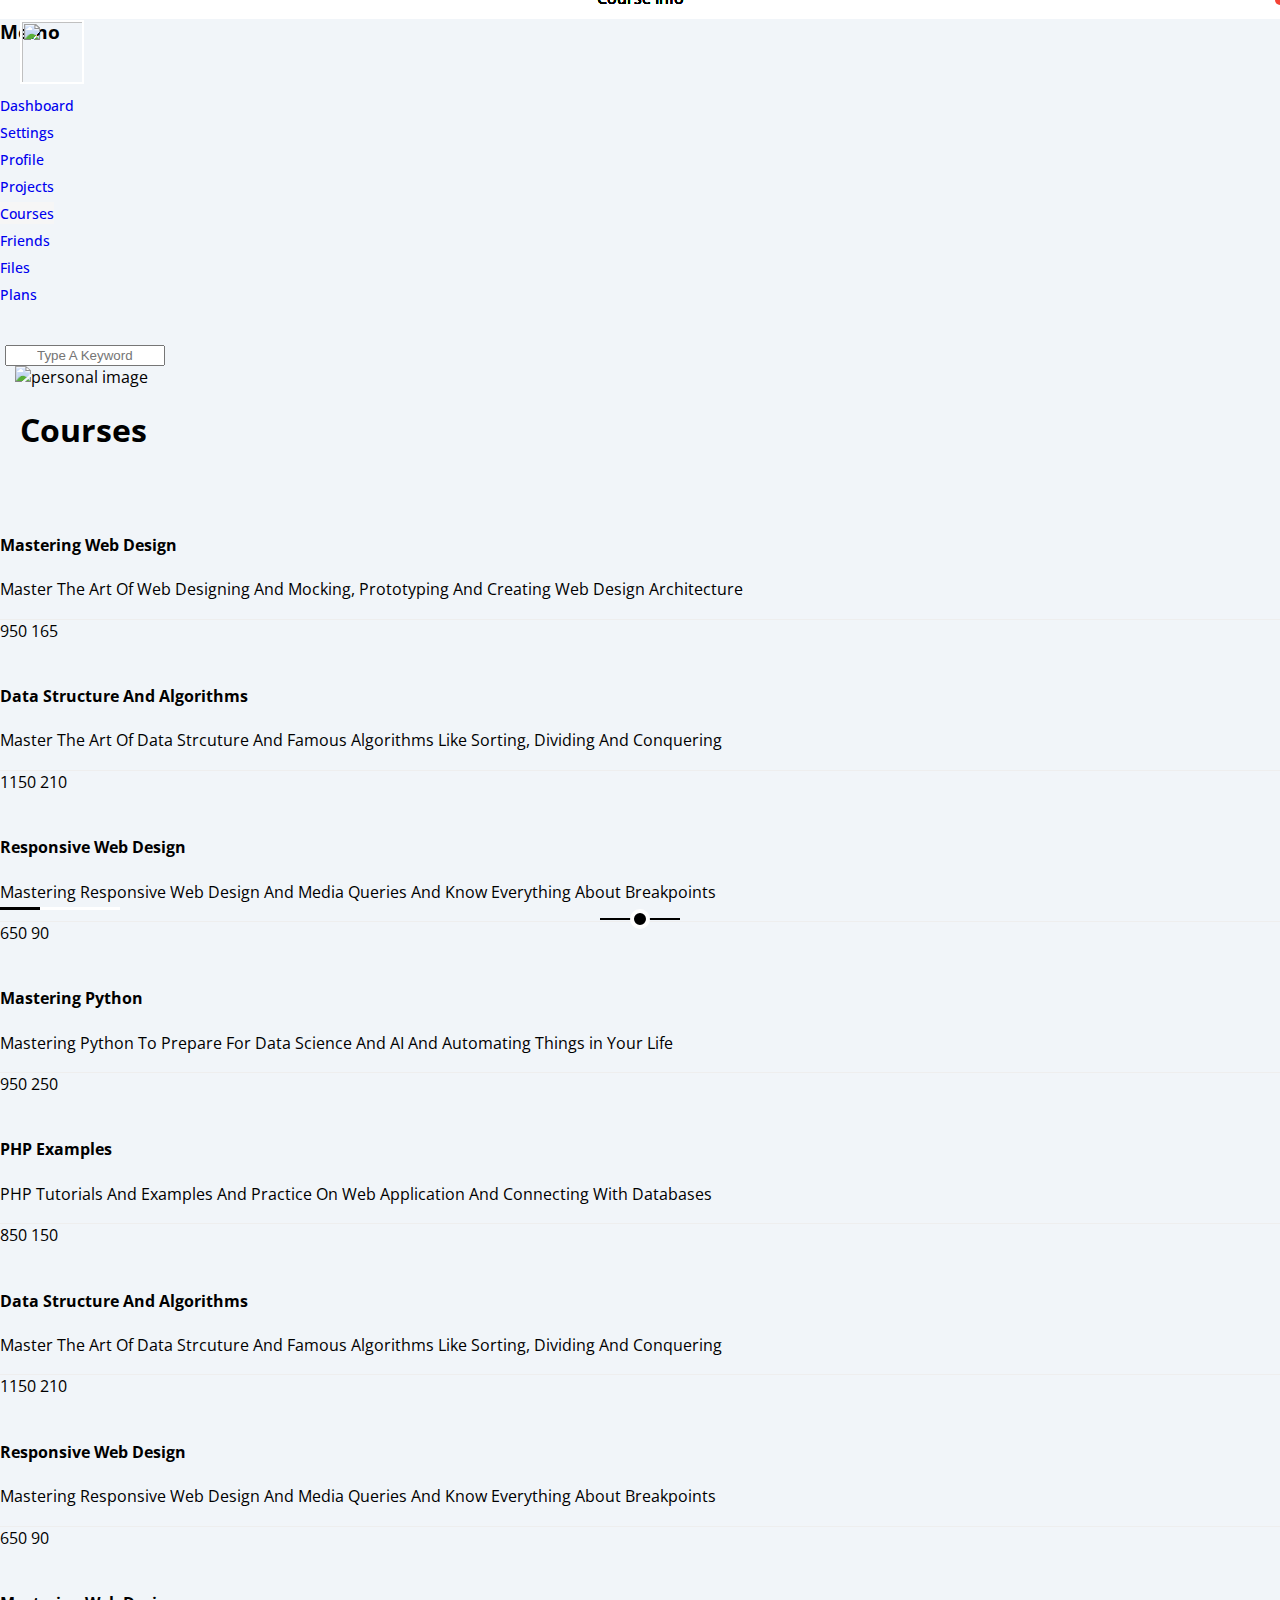
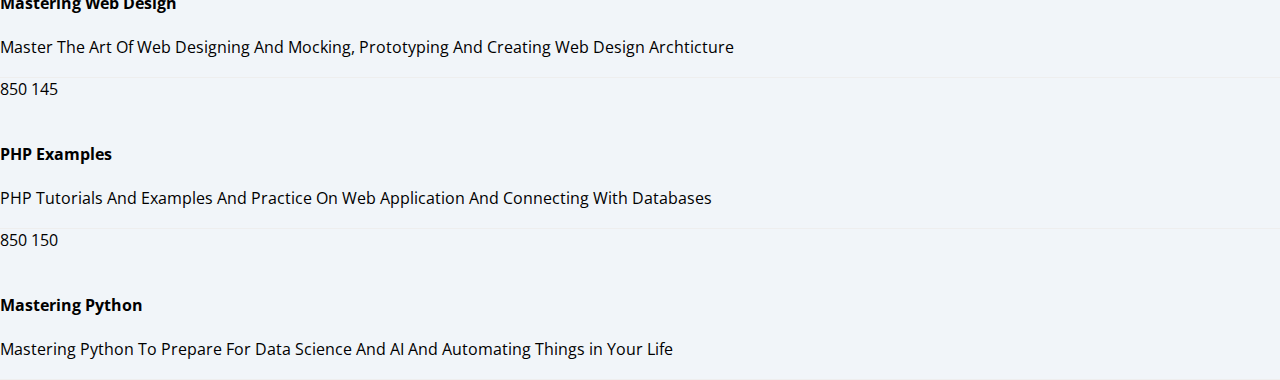
==== courses.html @ 65938107 "Finishing Courses Page" ====
<!DOCTYPE html>
<html lang="en">
  <head>
    <meta charset="UTF-8" />
    <meta http-equiv="X-UA-Compatible" content="IE=edge" />
    <meta name="viewport" content="width=device-width, initial-scale=1.0" />
    <link rel="stylesheet" href="css/all.min.css" />
    <link rel="stylesheet" href="css/framework.css" />
    <link rel="stylesheet" href="css/main.css" />
    <link rel="preconnect" href="https://fonts.googleapis.com" />
    <link rel="preconnect" href="https://fonts.gstatic.com" crossorigin />
    <link
      href="https://fonts.googleapis.com/css2?family=Open+Sans:wght@300;500&display=swap"
      rel="stylesheet"
    />
    <title>Courses</title>
  </head>
  <body>
    <div class="page d-flex">
      <sidebar class="sidebar p-20 bg-white">
        <h3 class="mt-0 p-relative txt-c">Memo</h3>
        <ul>
          <li>
            <a
              href="index.html"
              class="tr-smooth d-flex c-black fs-14 rad-6 p-10 align-center"
            >
              <i class="fa-solid fa-chart-pie fa-fw"></i>
              <span class="ml-10">Dashboard</span>
            </a>
          </li>
          <li>
            <a
              href="settings.html"
              class="tr-smooth d-flex c-black fs-14 rad-6 p-10 align-center"
            >
              <i class="fa-solid fa-gear fa-fw"></i>
              <span class="ml-10">Settings</span>
            </a>
          </li>
          <li>
            <a
              href="profile.html"
              class="tr-smooth d-flex c-black fs-14 rad-6 p-10 align-center"
            >
              <i class="fa-regular fa-user fa-fw"></i>
              <span class="ml-10">Profile</span>
            </a>
          </li>
          <li>
            <a
              href="projects.html"
              class="tr-smooth d-flex c-black fs-14 rad-6 p-10 align-center"
            >
              <i class="fa-solid fa-diagram-project fa-fw"></i>
              <span class="ml-10">Projects</span>
            </a>
          </li>
          <li>
            <a
              href="courses.html"
              class="active tr-smooth d-flex c-black fs-14 rad-6 p-10 align-center"
            >
              <i class="fa-solid fa-graduation-cap fa-fw"></i>
              <span class="ml-10">Courses</span>
            </a>
          </li>
          <li>
            <a
              href="friends.html"
              class="tr-smooth d-flex c-black fs-14 rad-6 p-10 align-center"
            >
              <i class="fa-regular fa-circle-user fa-fw"></i>
              <span class="ml-10">Friends</span>
            </a>
          </li>
          <li>
            <a
              href="files.html"
              class="tr-smooth d-flex c-black fs-14 rad-6 p-10 align-center"
            >
              <i class="fa-regular fa-file fa-fw"></i>
              <span class="ml-10">Files</span>
            </a>
          </li>
          <li>
            <a
              href="plans.html"
              class="tr-smooth d-flex c-black fs-14 rad-6 p-10 align-center"
            >
              <i class="fa-regular fa-credit-card fa-fw"></i>
              <span class="ml-10">Plans</span>
            </a>
          </li>
        </ul>
      </sidebar>
      <div class="content w-full o-hidden">
        <!-- Start head -->
        <div class="head bg-white p-15 between-flex">
          <div class="search p-relative">
            <input
              class="p-10 border-ccc rad-10"
              type="search"
              placeholder="Type A Keyword"
            />
          </div>
          <div class="icons d-flex align-center">
            <span class="notification c-pointer p-relative">
              <i class="fa-regular fa-bell fa-lg"></i>
            </span>
            <img class="c-pointer" src="imgs/avatar.png" alt="personal image" />
          </div>
        </div>
        <!-- End head -->
        <h1 class="p-relative">Courses</h1>
        <div class="courses-page d-grid gap-20 m-20">
          <div class="course bg-white rad-10 p-relative o-hidden">
            <img src="imgs/course-01.jpg" alt="" class="cover" />
            <img class="instructor rad-half" src="imgs/team-01.png" alt="" />
            <div class="p-20">
              <h4 class="m-0">Mastering Web Design</h4>
              <p class="desc mt-15 fs-14 c-gray">
                Master The Art Of Web Designing And Mocking, Prototyping And
                Creating Web Design Architecture
              </p>
            </div>
            <div class="info p-15 fs-13 between-flex p-relative">
              <span class="course-info bg-blue c-white btn-shape">
                Course Info
              </span>
              <span class="c-gray">
                <i class="fa-regular fa-user"></i>
                950
              </span>
              <span class="c-gray">
                <i class="fa-solid fa-dollar-sign"></i>
                165
              </span>
            </div>
          </div>
          <div class="course bg-white rad-10 p-relative o-hidden">
            <img src="imgs/course-02.jpg" alt="" class="cover" />
            <img class="instructor rad-half" src="imgs/team-02.png" alt="" />
            <div class="p-20">
              <h4 class="m-0">Data Structure And Algorithms</h4>
              <p class="desc mt-15 fs-14 c-gray">
                Master The Art Of Data Strcuture And Famous Algorithms Like
                Sorting, Dividing And Conquering
              </p>
            </div>
            <div class="info p-15 fs-13 between-flex p-relative">
              <span class="course-info bg-blue c-white btn-shape">
                Course Info
              </span>
              <span class="c-gray">
                <i class="fa-regular fa-user"></i>
                1150
              </span>
              <span class="c-gray">
                <i class="fa-solid fa-dollar-sign"></i>
                210
              </span>
            </div>
          </div>
          <div class="course bg-white rad-10 p-relative o-hidden">
            <img src="imgs/course-03.jpg" alt="" class="cover" />
            <img class="instructor rad-half" src="imgs/team-01.png" alt="" />
            <div class="p-20">
              <h4 class="m-0">Responsive Web Design</h4>
              <p class="desc mt-15 fs-14 c-gray">
                Mastering Responsive Web Design And Media Queries And Know
                Everything About Breakpoints
              </p>
            </div>
            <div class="info p-15 fs-13 between-flex p-relative">
              <span class="course-info bg-blue c-white btn-shape">
                Course Info
              </span>
              <span class="c-gray">
                <i class="fa-regular fa-user"></i>
                650
              </span>
              <span class="c-gray">
                <i class="fa-solid fa-dollar-sign"></i>
                90
              </span>
            </div>
          </div>
          <div class="course bg-white rad-10 p-relative o-hidden">
            <img src="imgs/course-04.jpg" alt="" class="cover" />
            <img class="instructor rad-half" src="imgs/team-03.png" alt="" />
            <div class="p-20">
              <h4 class="m-0">Mastering Python</h4>
              <p class="desc mt-15 fs-14 c-gray">
                Mastering Python To Prepare For Data Science And AI And
                Automating Things in Your Life
              </p>
            </div>
            <div class="info p-15 fs-13 between-flex p-relative">
              <span class="course-info bg-blue c-white btn-shape">
                Course Info
              </span>
              <span class="c-gray">
                <i class="fa-regular fa-user"></i>
                950
              </span>
              <span class="c-gray">
                <i class="fa-solid fa-dollar-sign"></i>
                250
              </span>
            </div>
          </div>
          <div class="course bg-white rad-10 p-relative o-hidden">
            <img src="imgs/course-05.jpg" alt="" class="cover" />
            <img class="instructor rad-half" src="imgs/team-03.png" alt="" />
            <div class="p-20">
              <h4 class="m-0">PHP Examples</h4>
              <p class="desc mt-15 fs-14 c-gray">
                PHP Tutorials And Examples And Practice On Web Application And
                Connecting With Databases
              </p>
            </div>
            <div class="info p-15 fs-13 between-flex p-relative">
              <span class="course-info bg-blue c-white btn-shape">
                Course Info
              </span>
              <span class="c-gray">
                <i class="fa-regular fa-user"></i>
                850
              </span>
              <span class="c-gray">
                <i class="fa-solid fa-dollar-sign"></i>
                150
              </span>
            </div>
          </div>
          <div class="course bg-white rad-10 p-relative o-hidden">
            <img src="imgs/course-02.jpg" alt="" class="cover" />
            <img class="instructor rad-half" src="imgs/team-02.png" alt="" />
            <div class="p-20">
              <h4 class="m-0">Data Structure And Algorithms</h4>
              <p class="desc mt-15 fs-14 c-gray">
                Master The Art Of Data Strcuture And Famous Algorithms Like
                Sorting, Dividing And Conquering
              </p>
            </div>
            <div class="info p-15 fs-13 between-flex p-relative">
              <span class="course-info bg-blue c-white btn-shape">
                Course Info
              </span>
              <span class="c-gray">
                <i class="fa-regular fa-user"></i>
                1150
              </span>
              <span class="c-gray">
                <i class="fa-solid fa-dollar-sign"></i>
                210
              </span>
            </div>
          </div>
          <div class="course bg-white rad-10 p-relative o-hidden">
            <img src="imgs/course-03.jpg" alt="" class="cover" />
            <img class="instructor rad-half" src="imgs/team-01.png" alt="" />
            <div class="p-20">
              <h4 class="m-0">Responsive Web Design</h4>
              <p class="desc mt-15 fs-14 c-gray">
                Mastering Responsive Web Design And Media Queries And Know
                Everything About Breakpoints
              </p>
            </div>
            <div class="info p-15 fs-13 between-flex p-relative">
              <span class="course-info bg-blue c-white btn-shape">
                Course Info
              </span>
              <span class="c-gray">
                <i class="fa-regular fa-user"></i>
                650
              </span>
              <span class="c-gray">
                <i class="fa-solid fa-dollar-sign"></i>
                90
              </span>
            </div>
          </div>
          <div class="course bg-white rad-10 p-relative o-hidden">
            <img src="imgs/course-01.jpg" alt="" class="cover" />
            <img class="instructor rad-half" src="imgs/team-01.png" alt="" />
            <div class="p-20">
              <h4 class="m-0">Mastering Web Design</h4>
              <p class="desc mt-15 fs-14 c-gray">
                Master The Art Of Web Designing And Mocking, Prototyping And
                Creating Web Design Archticture
              </p>
            </div>
            <div class="info p-15 fs-13 between-flex p-relative">
              <span class="course-info bg-blue c-white btn-shape">
                Course Info
              </span>
              <span class="c-gray">
                <i class="fa-regular fa-user"></i>
                850
              </span>
              <span class="c-gray">
                <i class="fa-solid fa-dollar-sign"></i>
                145
              </span>
            </div>
          </div>
          <div class="course bg-white rad-10 p-relative o-hidden">
            <img src="imgs/course-05.jpg" alt="" class="cover" />
            <img class="instructor rad-half" src="imgs/team-03.png" alt="" />
            <div class="p-20">
              <h4 class="m-0">PHP Examples</h4>
              <p class="desc mt-15 fs-14 c-gray">
                PHP Tutorials And Examples And Practice On Web Application And
                Connecting With Databases
              </p>
            </div>
            <div class="info p-15 fs-13 between-flex p-relative">
              <span class="course-info bg-blue c-white btn-shape">
                Course Info
              </span>
              <span class="c-gray">
                <i class="fa-regular fa-user"></i>
                850
              </span>
              <span class="c-gray">
                <i class="fa-solid fa-dollar-sign"></i>
                150
              </span>
            </div>
          </div>
          <div class="course bg-white rad-10 p-relative o-hidden">
            <img src="imgs/course-04.jpg" alt="" class="cover" />
            <img class="instructor rad-half" src="imgs/team-03.png" alt="" />
            <div class="p-20">
              <h4 class="m-0">Mastering Python</h4>
              <p class="desc mt-15 fs-14 c-gray">
                Mastering Python To Prepare For Data Science And AI And
                Automating Things in Your Life
              </p>
            </div>
            <div class="info p-15 fs-13 between-flex p-relative">
              <span class="course-info bg-blue c-white btn-shape">
                Course Info
              </span>
              <span class="c-gray">
                <i class="fa-regular fa-user"></i>
                950
              </span>
              <span class="c-gray">
                <i class="fa-solid fa-dollar-sign"></i>
                250
              </span>
            </div>
          </div>
        </div>
      </div>
    </div>
  </body>
</html>
---- css/main.css ----
:root {
  --blue-color: #0075ff;
  --blue-alt-color: #0d69d5;
  --orange-color: #f59e0b;
  --green-color: #22c55e;
  --red-color: #f44336;
  --grey-color: #888;
}

* {
  box-sizing: border-box;
}

body {
  font-family: "Open Sans", sans-serif;
  margin: 0;
}

::-webkit-scrollbar {
  width: 15px;
}

::-webkit-scrollbar-track {
  background-color: white;
}

::-webkit-scrollbar-thumb {
  background-color: var(--blue-color);
}

::-webkit-scrollbar-thumb:hover {
  background-color: var(--blue-alt-color);
}

*:focus {
  outline: none;
}

a {
  text-decoration: none;
}

ul {
  list-style: none;
  padding: 0;
}

.page {
  background-color: #f1f5f9;
  min-height: 100vh;
}
/* Start sidebar */
.sidebar {
  width: 250px;
  box-shadow: 0 0 10px #ddd;
  z-index: 10;
  transition: 0.3s;
  -webkit-transition: 0.3s;
  -moz-transition: 0.3s;
  -ms-transition: 0.3s;
  -o-transition: 0.3s;
}

.sidebar > h3 {
  margin-bottom: 50px;
}

.sidebar h3::before,
.sidebar h3::after {
  content: "";
  position: absolute;
  background-color: black;
  transform: translateX(-50%);
  -webkit-transform: translateX(-50%);
  -moz-transform: translateX(-50%);
  -ms-transform: translateX(-50%);
  -o-transform: translateX(-50%);
  left: 50%;
}

.sidebar h3::before {
  width: 80px;
  height: 2px;
  bottom: -20px;
}

.sidebar h3::after {
  width: 12px;
  height: 12px;
  border-radius: 50%;
  -webkit-border-radius: 50%;
  -moz-border-radius: 50%;
  -ms-border-radius: 50%;
  -o-border-radius: 50%;
  border: 4px solid white;
  bottom: -29px;
}

.sidebar ul li {
  margin-bottom: 5px;
}

.sidebar ul li a.active,
.sidebar ul li a:hover {
  background-color: #f6f6f6;
}

.sidebar ul li a span {
  font-size: 14px;
  font-weight: 500;
}

@media (max-width: 767px) {
  .sidebar {
    width: 58px;
    padding: 10px;
  }
  .sidebar h3 {
    font-size: 13px;
    margin-bottom: 15px;
  }
  .sidebar h3::before,
  .sidebar h3::after {
    display: none;
  }

  .sidebar ul li a span {
    display: none;
  }
}
/* End sidebar */
/* Start content */
.content .search::before {
  font-family: var(--fa-style-family-classic);
  content: "\f002";
  font-weight: 900;
  position: absolute;
  left: 15px;
  top: 50%;
  transform: translateY(-50%);
  -webkit-transform: translateY(-50%);
  -moz-transform: translateY(-50%);
  -ms-transform: translateY(-50%);
  -o-transform: translateY(-50%);
  font-size: 14px;
  color: var(--grey-color);
}
.head .search input {
  margin-left: 5px;
  padding-left: 30px;
  width: 160px;
  transition: width 0.3s;
  -webkit-transition: width 0.3s;
  -moz-transition: width 0.3s;
  -ms-transition: width 0.3s;
  -o-transition: width 0.3s;
}
.head .search input:focus {
  width: 200px;
}
.head .search input:focus::placeholder {
  transition: 0.3s;
  opacity: 0;
  -webkit-transition: 0.3s;
  -moz-transition: 0.3s;
  -ms-transition: 0.3s;
  -o-transition: 0.3s;
}
.head .notification::before {
  content: "";
  position: absolute;
  width: 10px;
  height: 10px;
  background-color: var(--red-color);
  border-radius: 50%;
  -webkit-border-radius: 50%;
  -moz-border-radius: 50%;
  -ms-border-radius: 50%;
  -o-border-radius: 50%;
  right: -5px;
  top: -5px;
}
.head .icons img {
  width: 32px;
  height: 32px;
  margin-left: 15px;
}

.page h1 {
  margin: 20px 20px 40px;
}
.page h1::before,
.page h1::after {
  content: "";
  height: 3px;
  position: absolute;
  bottom: -10px;
  left: 0;
}
.page h1::before {
  background-color: white;
  width: 120px;
}
/* Start wrapper */
.wrapper {
  grid-template-columns: repeat(auto-fill, minmax(450px, 1fr));
  margin-left: 20px;
  margin-right: 20px;
}
@media (max-width: 767px) {
  .wrapper {
    grid-template-columns: minmax(200px, 1fr);
    margin-left: 10px;
    margin-right: 10px;
    gap: 10px;
  }
}
.page h1::after {
  background-color: black;
  width: 40px;
}

.welcome {
  overflow: hidden;
}

.welcome .intro img {
  width: 200px;
  margin-bottom: -10px;
}

.welcome .avatar {
  width: 64px;
  height: 64px;
  border: 2px solid white;
  border-radius: 50%;
  -webkit-border-radius: 50%;
  -moz-border-radius: 50%;
  -ms-border-radius: 50%;
  -o-border-radius: 50%;
  padding: 2px;
  box-shadow: 0 0 5px #ddd;
  margin-left: 20px;
  margin-top: -32px;
}

.welcome .body {
  border-top: 1px solid #eee;
  border-bottom: 1px solid #eee;
  margin: 20px 0;
}

.welcome .body > div {
  flex: 1;
}

.welcome .visit {
  margin: 0 15px 15px auto;
}

.welcome .visit:hover {
  background-color: var(--blue-alt-color);
}

@media (max-width: 767px) {
  .welcome .intro {
    padding-bottom: 30px;
  }

  .welcome .avatar {
    margin-left: 0;
  }
  .welcome .body > div:not(:last-child) {
    margin-bottom: 20px;
  }
}
/* End wrapper */
/* Start Quick Draft Widget */
.quick-draft textarea {
  resize: none;
  min-height: 180px;
}

.quick-draft .save {
  margin-left: auto;
}

.quick-draft .save:hover {
  background-color: var(--blue-alt-color);
}
/* End Quick Draft Widget */
/* Start Targets */
.targets .icon {
  width: 80px;
  height: 80px;
  margin-right: 15px;
}

.blue .icon,
.blue .progress {
  background-color: rgb(0 117 255 / 20%);
}

.targets .target-row .details {
  flex: 1;
}

.targets .target-row .details .progress {
  height: 4px;
}

.targets .target-row .details .progress > span {
  position: absolute;
  top: 0;
  left: 0;
  height: 100%;
}

.targets .target-row .details .progress > span span {
  position: absolute;
  padding: 2px 5px;
  bottom: 16px;
  right: -16px;
}

.targets .target-row .details .progress > span span::after {
  content: "";
  border-color: transparent;
  position: absolute;
  border-width: 5px;
  border-style: solid;
  bottom: -10px;
  left: 50%;
  transform: translateX(-50%);
  -webkit-transform: translateX(-50%);
  -moz-transform: translateX(-50%);
  -ms-transform: translateX(-50%);
  -o-transform: translateX(-50%);
}

.targets .target-row .details .progress > .blue span,
.targets .target-row .details .progress > .blue span::after {
  border-top-color: var(--blue-color);
}

.orange .icon,
.orange .progress {
  background-color: rgb(245 158 11 / 20%);
}

.targets .target-row .details .progress > .orange span,
.targets .target-row .details .progress > .orange span::after {
  border-top-color: var(--orange-color);
}

.green .icon,
.green .progress {
  background-color: rgb(34 197 94 / 20%);
}

.targets .target-row .details .progress > .green span,
.targets .target-row .details .progress > .green span::after {
  border-top-color: var(--green-color);
}
/* End Targets */
/* Start Tickets */
.tickets .box {
  width: calc(50% - 10px);
}

@media (max-width: 767px) {
  .tickets .box {
    width: 100%;
  }
}
/* End Tickets */
/* Start latest-news */
.latest-news img {
  width: 100px;
}

.latest-news .info {
  flex-grow: 1;
}

@media (max-width: 767px) {
  .latest-news .label {
    width: fit-content;
    margin: 10px auto;
  }
}

.latest-news .news-row:not(:last-child) {
  border-bottom: 1px solid #eee;
  padding-bottom: 20px;
  margin-bottom: 20px;
}

/* End latest-news */
/* Start latest-tasks  */
.latest-tasks .task-row:not(:last-child) {
  border-bottom: 1px solid #eee;
  padding-bottom: 15px;
  margin-bottom: 15px;
}

.latest-tasks .delete {
  transition: 0.3s;
  -webkit-transition: 0.3s;
  -moz-transition: 0.3s;
  -ms-transition: 0.3s;
  -o-transition: 0.3s;
}

.latest-tasks .delete:hover {
  color: var(--red-color);
}

.latest-tasks .done {
  opacity: 0.3;
}

.latest-tasks .done h3,
.latest-tasks .done p {
  text-decoration: line-through;
}
/* End latest-tasks  */
/* End content */
/* Start Top Search Items */
.top-search .box {
  padding: 15px 0;
}
/* End Top Search Items */
/* Start latest uplode */
.latest-uplode .uplode-row:not(:last-child) {
  margin-bottom: 10px;
  padding-bottom: 10px;
  border-bottom: 1px solid #eee;
}
.latest-uplode img {
  width: 40px;
  height: 40px;
}
.latest-uplode .info {
  flex-grow: 1;
}
/* End latest uplode */
/* Start last project progress */
.last-pro-progress ul::before {
  content: "";
  position: absolute;
  width: 2px;
  height: 100%;
  left: 11px;
  background-color: var(--blue-color);
}
.last-pro-progress ul li::before {
  content: "";
  width: 20px;
  height: 20px;
  display: block;
  border-radius: 50%;
  background-color: white;
  border: 2px solid white;
  outline: 2px solid var(--blue-color);
  margin-right: 15px;
  -webkit-border-radius: 50%;
  -moz-border-radius: 50%;
  -ms-border-radius: 50%;
  -o-border-radius: 50%;
  z-index: 2;
}
.last-pro-progress ul li.done::before {
  background-color: var(--blue-color);
}
.last-pro-progress ul li.current::before {
  animation: flashing 0.8s infinite alternate;
  -webkit-animation: flashing 0.8s infinite alternate;
}
.last-pro-progress .launch-icon {
  position: absolute;
  right: 0;
  bottom: 0;
  width: 160px;
  opacity: 0.1;
}
/* End last project progress */
/* Start Reminder widget  */
.reminders ul li .key {
  width: 15px;
  height: 15px;
}
.reminders ul li > .blue {
  border-left: 2px solid var(--blue-color);
}
.reminders ul li > .green {
  border-left: 2px solid var(--green-color);
}
.reminders ul li > .orange {
  border-left: 2px solid var(--orange-color);
}
.reminders ul li > .red {
  border-left: 2px solid var(--red-color);
}
/* End Reminder widget  */
/* Start Latest Post */
.latest-post .avatar {
  width: 48px;
  height: 48px;
}
.latest-post .post-content {
  text-transform: capitalize;
  line-height: 1.8;
  border-top: 1px solid #eee;
  border-bottom: 1px solid #eee;
  min-height: 140px;
}
/* End Latest Post */
/* Start Social Media */
.social-media .box {
  padding-left: 70px;
}
.social-media .box i {
  position: absolute;
  left: 0;
  top: 0;
  width: 52px;
  transition: 0.3s;
  -webkit-transition: 0.3s;
  -moz-transition: 0.3s;
  -ms-transition: 0.3s;
  -o-transition: 0.3s;
}
.social-media .box i:hover {
  transform: rotate(5deg);
  -webkit-transform: rotate(5deg);
  -moz-transform: rotate(5deg);
  -ms-transform: rotate(5deg);
  -o-transform: rotate(5deg);
}
.social-media .twitter {
  background-color: rgb(29 161 242 / 20%);
  color: #1da1f2;
}

.social-media .twitter i,
.social-media .twitter a {
  background-color: #1da1f2;
}

.social-media .facebook {
  background-color: rgb(24 119 242 / 20%);
  color: #1da1f2;
}
.social-media .facebook i,
.social-media .facebook a {
  background-color: #1877f2;
}
.social-media .youtube {
  background-color: rgb(255 0 0 / 20%);
  color: #ff0000;
}
.social-media .youtube i,
.social-media .youtube a {
  background-color: #ff0000;
}
.social-media .linkedin {
  background-color: rgb(0 119 181 / 20%);
  color: #0077b5;
}
.social-media .linkedin i,
.social-media .linkedin a {
  background-color: #0077b5;
}

/* End Social Media */
/* Start Projects Table */
.projects .responsive-table {
  overflow-x: auto;
}
.projects table {
  min-width: 1000px;
  border-spacing: 0;
}
.projects thead td {
  background-color: #eee;
  font-weight: bold;
}
.projects table td {
  padding: 15px;
}

.projects tbody td {
  border-bottom: 1px solid #eee;
  border-left: 1px solid #eee;
  transition: 0.3s;
  -webkit-transition: 0.3s;
  -moz-transition: 0.3s;
  -ms-transition: 0.3s;
  -o-transition: 0.3s;
}

.projects tbody tr:hover td {
  background-color: #faf7f7;
}

.projects tbody td:last-child {
  border-right: 1px solid #eee;
}

.projects table img {
  width: 32px;
  height: 32px;
  border-radius: 50%;
  padding: 2px;
  background-color: white;
  -webkit-border-radius: 50%;
  -moz-border-radius: 50%;
  -ms-border-radius: 50%;
  -o-border-radius: 50%;
}
.projects table img:not(:first-child) {
  margin-left: -20px;
}
.projects table .label {
  font-size: 13px;
}
/* End Projects Table */
/* ############################################################ */
/* Start Settings */
.settings-page {
  grid-template-columns: repeat(auto-fill, minmax(500px, 1fr));
}

@media (max-width: 767px) {
  .settings-page {
    grid-template-columns: minmax(100px, 1fr);
    margin-left: 10px;
    margin-right: 10px;
    gap: 10px;
  }
}

.settings-page > div .description {
  margin-bottom: 13px;
}

.settings-page .close-message {
  resize: none;
  min-height: 150px;
}

.toggle-checkbox {
  -webkit-appearance: none;
  appearance: none;
  display: none;
}

.toggle-switch {
  background-color: #ccc;
  width: 78px;
  height: 32px;
  border-radius: 16px;
  position: relative;
  transition: 0.3s;
  cursor: pointer;
}

.toggle-switch::before {
  font-family: var(--fa-style-family-classic);
  content: "\f00d";
  font-weight: 900;
  background-color: white;
  width: 24px;
  height: 24px;
  border-radius: 50%;
  position: absolute;
  top: 4px;
  left: 4px;
  display: flex;
  justify-content: center;
  align-items: center;
  -webkit-border-radius: 50%;
  -moz-border-radius: 50%;
  -ms-border-radius: 50%;
  -o-border-radius: 50%;
  transition: 0.3s;
  -webkit-transition: 0.3s;
  -moz-transition: 0.3s;
  -ms-transition: 0.3s;
  -o-transition: 0.3s;
}

.toggle-checkbox:checked + .toggle-switch {
  background-color: var(--blue-color);
}
.toggle-checkbox:checked + .toggle-switch::before {
  content: "\f00c";
  left: 50px;
  color: var(--blue-color);
}

.settings-page .email {
  display: inline-flex;
  width: calc(100% - 80px);
}

.settings-page :disabled {
  cursor: no-drop;
  background-color: #f0f4f8;
  color: #bbb;
}

.settings-page .security-info .box:not(:last-child) {
  border-bottom: 1px solid #eee;
}

.settings-page .social-info .field i {
  background-color: #f6f6f6;
  border: 1px solid #ddd;
  width: 40px;
  height: 40px;
  border-radius: 6px 0 0 6px;
  -webkit-border-radius: 6px 0 0 6px;
  -moz-border-radius: 6px 0 0 6px;
  -ms-border-radius: 6px 0 0 6px;
  -o-border-radius: 6px 0 0 6px;
}

.settings-page .social-info .field input {
  background-color: #f6f6f6;
  padding-left: 10px;
  border: 1px solid #ddd;
  border-radius: 0 6px 6px 0;
  border-left: none;
  -webkit-border-radius: 0 6px 6px 0;
  -moz-border-radius: 0 6px 6px 0;
  -ms-border-radius: 0 6px 6px 0;
  -o-border-radius: 0 6px 6px 0;
}

.settings-page .widgets-control .control label {
  padding-left: 30px;
  cursor: pointer;
  position: relative;
  user-select: none;
}

.settings-page .widgets-control .control label::before,
.settings-page .widgets-control .control label::after {
  position: absolute;
  left: 0;
  top: 50%;
  margin-top: -9px;
  border-radius: 4px;
}
.settings-page .widgets-control .control label:hover::before {
  border-color: var(--blue-alt-color);
}

.settings-page .widgets-control .control label::before {
  content: "";
  width: 14px;
  height: 14px;
  border: 2px solid var(--grey-color);
}
.settings-page .widgets-control .control label::after {
  font-family: var(--fa-style-family-classic);
  content: "\f00c";
  font-weight: 900;
  font-size: 12px;
  width: 18px;
  height: 18px;
  display: flex;
  align-items: center;
  justify-content: center;
  background-color: var(--blue-color);
  color: white;
  transform: scale(0) rotate(360deg);
  transition: 0.3s;
  -webkit-transform: scale(0) rotate(360deg);
  -moz-transform: scale(0) rotate(360deg);
  -ms-transform: scale(0) rotate(360deg);
  -o-transform: scale(0) rotate(360deg);
  -webkit-transition: 0.3s;
  -moz-transition: 0.3s;
  -ms-transition: 0.3s;
  -o-transition: 0.3s;
}

.settings-page .widgets-control .control input[type="checkbox"] {
  appearance: none;
}

.settings-page
  .widgets-control
  .control
  input[type="checkbox"]:checked
  + label::after {
  transform: scale(1);
  -webkit-transform: scale(1);
  -moz-transform: scale(1);
  -ms-transform: scale(1);
  -o-transform: scale(1);
}

/* ######### */

.settings-page .backup-manager .control label {
  padding-left: 30px;
  cursor: pointer;
  position: relative;
  user-select: none;
}

.settings-page .backup-manager .control label::before,
.settings-page .backup-manager .control label::after {
  position: absolute;
  border-radius: 50%;
  -webkit-border-radius: 50%;
  -moz-border-radius: 50%;
  -ms-border-radius: 50%;
  -o-border-radius: 50%;
}

.settings-page .backup-manager .control label::before {
  content: "";
  position: absolute;
  top: 50%;
  left: 0;
  margin-top: -11px;
  width: 18px;
  height: 18px;
  border: 2px solid var(--grey-color);
  border-radius: 50%;
  -webkit-border-radius: 50%;
  -moz-border-radius: 50%;
  -ms-border-radius: 50%;
  -o-border-radius: 50%;
}
.settings-page .backup-manager .control label::after {
  content: "";
  position: absolute;
  left: 5px;
  top: 5px;
  width: 12px;
  height: 12px;
  background: var(--blue-color);
  border-radius: 50%;
  transition: 0.3s;
  transform: scale(0);
  -webkit-transform: scale(0);
  -moz-transform: scale(0);
  -ms-transform: scale(0);
  -o-transform: scale(0);
  -webkit-transition: 0.3s;
  -moz-transition: 0.3s;
  -ms-transition: 0.3s;
  -o-transition: 0.3s;
  -webkit-border-radius: 50%;
  -moz-border-radius: 50%;
  -ms-border-radius: 50%;
  -o-border-radius: 50%;
}

.settings-page .backup-manager input[type="radio"] {
  appearance: none;
}

.settings-page
  .backup-manager
  .control
  input[type="radio"]:checked
  + label::after {
  transform: scale(1);
  -webkit-transform: scale(1);
  -moz-transform: scale(1);
  -ms-transform: scale(1);
  -o-transform: scale(1);
}

.settings-page
  .backup-manager
  .control
  input[type="radio"]:checked
  + label::before {
  border-color: var(--blue-color);
}

.settings-page .backup-manager .servers {
  border-top: 1px solid #eee;
  padding-top: 20px;
}
@media (max-width: 767px) {
  .settings-page .backup-manager .servers {
    flex-wrap: wrap;
  }
}

.settings-page .backup-manager .servers .server {
  border: 2px solid #eee;
  position: relative;
  transition: 0.3s;
  -webkit-transition: 0.3s;
  -moz-transition: 0.3s;
  -ms-transition: 0.3s;
  -o-transition: 0.3s;
}

.settings-page .backup-manager .servers input[type="radio"]:checked + .server {
  border-color: var(--blue-color);
  color: var(--blue-color);
}
/* End Settings */
/* Start Profile */
@media (max-width: 767px) {
  .profile-page .overview {
    flex-direction: column;
  }
}

.profile-page .overview .avatar-box {
  width: 300px;
}
@media (min-width: 768px) {
  .profile-page .overview .avatar-box {
    border-right: 1px solid #eee;
  }
}

.profile-page .overview .avatar-box img {
  width: 120px;
  height: 120px;
}

.profile-page .overview .avatar-box .level {
  width: 70%;
  height: 6px;
  margin: auto;
  overflow: hidden;
}
.profile-page .overview .avatar-box .level span {
  position: absolute;
  left: 0;
  top: 0;
  width: 70%;
  height: 100%;
  background-color: var(--blue-color);
}

.profile-page .overview .boxaya {
  flex-wrap: wrap;
  transition: 0.3s;
  -webkit-transition: 0.3s;
  -moz-transition: 0.3s;
  -ms-transition: 0.3s;
  -o-transition: 0.3s;
}

.profile-page .overview .boxaya:hover {
  background-color: #f6f6f6;
}

.profile-page .overview .boxaya:not(:last-child) {
  border-bottom: 1px solid #eee;
}

@media (max-width: 767px) {
  .profile-page .overview .boxaya {
    flex-direction: column;
  }
}

.profile-page .overview .boxaya > div {
  min-width: 240px;
}

.profile-page .overview .boxaya .toggle-switch {
  height: 20px;
}
.profile-page .overview .boxaya .toggle-switch::before {
  font-size: 8px;
  width: 12px;
  height: 12px;
}

.profile-page
  .overview
  .boxaya
  .toggle-checkbox:checked
  + .toggle-switch::before {
  left: 62px;
}

@media (max-width: 767px) {
  .profile-page .overview .boxaya .toggle-switch {
    margin: auto;
  }
}

.profile-page .skills-card ul li span {
  display: inline-flex;
}

.profile-page .other-data .activity:not(:last-child) {
  border-bottom: 1px solid #eee;
  padding-bottom: 20px;
  margin-bottom: 20px;
}

@media (max-width: 767px) {
  .profile-page .other-data,
  .profile-page .other-data .activity {
    flex-direction: column;
  }
  .profile-page .other-data .activity img {
    margin: 0 0 15px;
  }
}

.profile-page .other-data .skills-card {
  flex-grow: 1;
}

.profile-page .other-data ul li:not(:last-child) {
  border-bottom: 1px solid #eee;
}

.profile-page .other-data .latest-activities {
  flex-grow: 2;
}

.profile-page .other-data .latest-activities img {
  width: 64px;
  height: 64px;
}

.profile-page .other-data .latest-activities .time {
  margin-left: auto;
  text-align: right;
}

@media (max-width: 767px) {
  .profile-page .other-data .latest-activities .time {
    margin: auto;
    text-align: center;
    margin-top: 15px;
  }
}

/* End Profile */
/* Start Projects Page */
.projects-page {
  grid-template-columns: repeat(auto-fill, minmax(500px, 1fr));
}

@media (max-width: 767px) {
  .projects-page {
    grid-template-columns: minmax(200px, 1fr);
    gap: 10px;
    margin-left: 10px;
    margin-right: 10px;
  }
}

.projects-page .project .date {
  position: absolute;
  top: 10px;
  right: 10px;
}

.projects-page .project .team {
  min-height: 80px;
}

.projects-page .project .team a {
  position: absolute;
  bottom: 0;
  left: 0;
}
.projects-page .project .team a:hover {
  z-index: 2;
}

.projects-page .project .team a:nth-child(2) {
  left: 25px;
}
.projects-page .project .team a:nth-child(3) {
  left: 50px;
}
.projects-page .project .team a:nth-child(4) {
  left: 75px;
}
.projects-page .project .team a:nth-child(5) {
  left: 100px;
}

.projects-page .project .team img {
  width: 40px;
  height: 40px;
  border: 2px solid white;
}

.projects-page .project .techs {
  border-top: 1px solid #eee;
  justify-content: flex-end;
}
.projects-page .project .techs span {
  margin-left: 5px;
  padding: 3px 8px;
}

@media (max-width: 767px) {
  .projects-page .project .techs {
    flex-direction: column;
  }
  .projects-page .project .techs span {
    width: fit-content;
  }
  .projects-page .project .techs span:not(:last-child) {
    margin: 0 0 15px 5px;
  }
}

.projects-page .project .info {
  border-top: 1px solid #eee;
}

@media (max-width: 767px) {
  .projects-page .project .info {
    flex-direction: column;
  }
}

.projects-page .project .info .progress {
  height: 8px;
  width: 260px;
}
@media (max-width: 767px) {
  .projects-page .project .info .progress {
    margin-bottom: 15px;
  }
}

.projects-page .project .info .progress span {
  height: 100%;
  position: absolute;
  left: 0;
  top: 0;
}
/* End Projects Page*/
/* Start Courses Page */
.courses-page {
  grid-template-columns: repeat(auto-fill, minmax(300px, 1fr));
}
@media (max-width: 767px) {
  .courses-page {
    grid-template-columns: minmax(200px, 1fr);
    margin-left: 10px;
    margin-right: 10px;
    gap: 10px;
  }
}

.courses-page .course {
  cursor: pointer;
  transition: 0.3s;
  -webkit-transition: 0.3s;
  -moz-transition: 0.3s;
  -ms-transition: 0.3s;
  -o-transition: 0.3s;
}

.courses-page .course:hover {
  transform: scale(1.04);
  -webkit-transform: scale(1.04);
  -moz-transform: scale(1.04);
  -ms-transform: scale(1.04);
  -o-transform: scale(1.04);
}

.courses-page .course .cover {
  max-width: 100%;
}

.courses-page .course .instructor {
  width: 64px;
  height: 64px;
  position: absolute;
  top: 20px;
  left: 20px;
  border: 2px solid white;
}

.courses-page .course .desc {
  line-height: 1.6;
}

.courses-page .course .info {
  border-top: 1px solid #eee;
}

.courses-page .course .info .course-info {
  position: absolute;
  top: -13px;
  left: 50%;
  transform: translateX(-50%);
  -webkit-transform: translateX(-50%);
  -moz-transform: translateX(-50%);
  -ms-transform: translateX(-50%);
  -o-transform: translateX(-50%);
}

/* End Courses Page */
/* Start animation */
@keyframes flashing {
  from {
    background-color: var(--blue-color);
  }
  to {
    background-color: white;
  }
}
/* End animation */
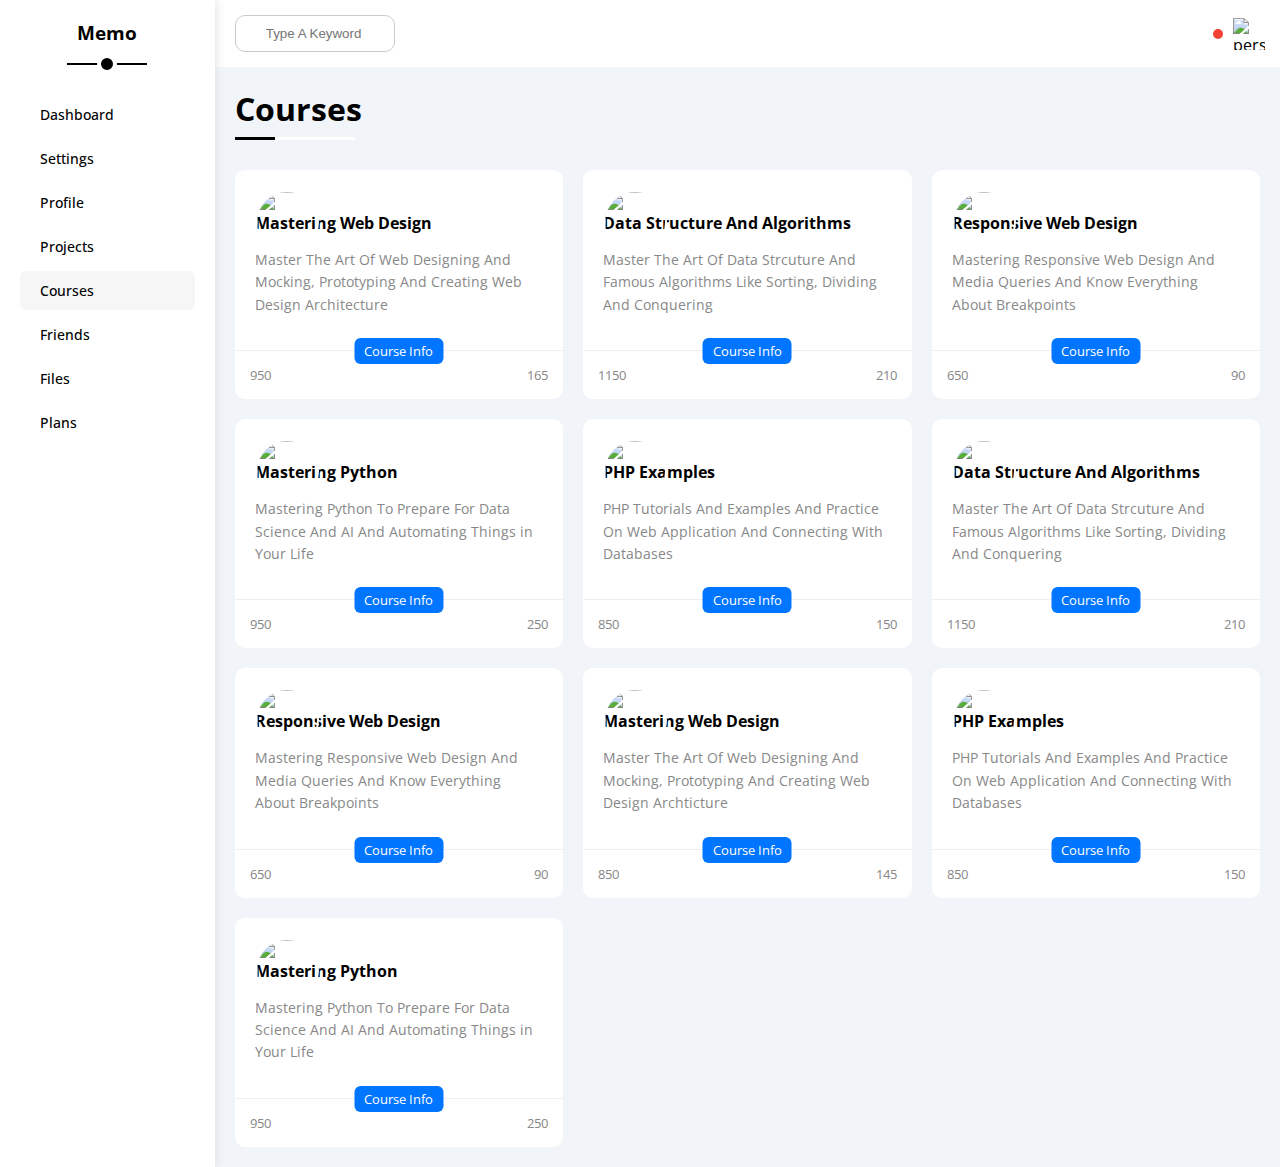
==== commit 491928d9: "Finishing the intire design (html-css)" ====
--- a/courses.html
+++ b/courses.html
@@ -119,7 +119,7 @@
             <img class="instructor rad-half" src="imgs/team-01.png" alt="" />
             <div class="p-20">
               <h4 class="m-0">Mastering Web Design</h4>
-              <p class="desc mt-15 fs-14 c-gray">
+              <p class="desc mt-15 fs-14 c-grey">
                 Master The Art Of Web Designing And Mocking, Prototyping And
                 Creating Web Design Architecture
               </p>
@@ -128,11 +128,11 @@
               <span class="course-info bg-blue c-white btn-shape">
                 Course Info
               </span>
-              <span class="c-gray">
+              <span class="c-grey">
                 <i class="fa-regular fa-user"></i>
                 950
               </span>
-              <span class="c-gray">
+              <span class="c-grey">
                 <i class="fa-solid fa-dollar-sign"></i>
                 165
               </span>
@@ -143,7 +143,7 @@
             <img class="instructor rad-half" src="imgs/team-02.png" alt="" />
             <div class="p-20">
               <h4 class="m-0">Data Structure And Algorithms</h4>
-              <p class="desc mt-15 fs-14 c-gray">
+              <p class="desc mt-15 fs-14 c-grey">
                 Master The Art Of Data Strcuture And Famous Algorithms Like
                 Sorting, Dividing And Conquering
               </p>
@@ -152,11 +152,11 @@
               <span class="course-info bg-blue c-white btn-shape">
                 Course Info
               </span>
-              <span class="c-gray">
+              <span class="c-grey">
                 <i class="fa-regular fa-user"></i>
                 1150
               </span>
-              <span class="c-gray">
+              <span class="c-grey">
                 <i class="fa-solid fa-dollar-sign"></i>
                 210
               </span>
@@ -167,7 +167,7 @@
             <img class="instructor rad-half" src="imgs/team-01.png" alt="" />
             <div class="p-20">
               <h4 class="m-0">Responsive Web Design</h4>
-              <p class="desc mt-15 fs-14 c-gray">
+              <p class="desc mt-15 fs-14 c-grey">
                 Mastering Responsive Web Design And Media Queries And Know
                 Everything About Breakpoints
               </p>
@@ -176,11 +176,11 @@
               <span class="course-info bg-blue c-white btn-shape">
                 Course Info
               </span>
-              <span class="c-gray">
+              <span class="c-grey">
                 <i class="fa-regular fa-user"></i>
                 650
               </span>
-              <span class="c-gray">
+              <span class="c-grey">
                 <i class="fa-solid fa-dollar-sign"></i>
                 90
               </span>
@@ -191,7 +191,7 @@
             <img class="instructor rad-half" src="imgs/team-03.png" alt="" />
             <div class="p-20">
               <h4 class="m-0">Mastering Python</h4>
-              <p class="desc mt-15 fs-14 c-gray">
+              <p class="desc mt-15 fs-14 c-grey">
                 Mastering Python To Prepare For Data Science And AI And
                 Automating Things in Your Life
               </p>
@@ -200,11 +200,11 @@
               <span class="course-info bg-blue c-white btn-shape">
                 Course Info
               </span>
-              <span class="c-gray">
+              <span class="c-grey">
                 <i class="fa-regular fa-user"></i>
                 950
               </span>
-              <span class="c-gray">
+              <span class="c-grey">
                 <i class="fa-solid fa-dollar-sign"></i>
                 250
               </span>
@@ -215,7 +215,7 @@
             <img class="instructor rad-half" src="imgs/team-03.png" alt="" />
             <div class="p-20">
               <h4 class="m-0">PHP Examples</h4>
-              <p class="desc mt-15 fs-14 c-gray">
+              <p class="desc mt-15 fs-14 c-grey">
                 PHP Tutorials And Examples And Practice On Web Application And
                 Connecting With Databases
               </p>
@@ -224,11 +224,11 @@
               <span class="course-info bg-blue c-white btn-shape">
                 Course Info
               </span>
-              <span class="c-gray">
+              <span class="c-grey">
                 <i class="fa-regular fa-user"></i>
                 850
               </span>
-              <span class="c-gray">
+              <span class="c-grey">
                 <i class="fa-solid fa-dollar-sign"></i>
                 150
               </span>
@@ -239,7 +239,7 @@
             <img class="instructor rad-half" src="imgs/team-02.png" alt="" />
             <div class="p-20">
               <h4 class="m-0">Data Structure And Algorithms</h4>
-              <p class="desc mt-15 fs-14 c-gray">
+              <p class="desc mt-15 fs-14 c-grey">
                 Master The Art Of Data Strcuture And Famous Algorithms Like
                 Sorting, Dividing And Conquering
               </p>
@@ -248,11 +248,11 @@
               <span class="course-info bg-blue c-white btn-shape">
                 Course Info
               </span>
-              <span class="c-gray">
+              <span class="c-grey">
                 <i class="fa-regular fa-user"></i>
                 1150
               </span>
-              <span class="c-gray">
+              <span class="c-grey">
                 <i class="fa-solid fa-dollar-sign"></i>
                 210
               </span>
@@ -263,7 +263,7 @@
             <img class="instructor rad-half" src="imgs/team-01.png" alt="" />
             <div class="p-20">
               <h4 class="m-0">Responsive Web Design</h4>
-              <p class="desc mt-15 fs-14 c-gray">
+              <p class="desc mt-15 fs-14 c-grey">
                 Mastering Responsive Web Design And Media Queries And Know
                 Everything About Breakpoints
               </p>
@@ -272,11 +272,11 @@
               <span class="course-info bg-blue c-white btn-shape">
                 Course Info
               </span>
-              <span class="c-gray">
+              <span class="c-grey">
                 <i class="fa-regular fa-user"></i>
                 650
               </span>
-              <span class="c-gray">
+              <span class="c-grey">
                 <i class="fa-solid fa-dollar-sign"></i>
                 90
               </span>
@@ -287,7 +287,7 @@
             <img class="instructor rad-half" src="imgs/team-01.png" alt="" />
             <div class="p-20">
               <h4 class="m-0">Mastering Web Design</h4>
-              <p class="desc mt-15 fs-14 c-gray">
+              <p class="desc mt-15 fs-14 c-grey">
                 Master The Art Of Web Designing And Mocking, Prototyping And
                 Creating Web Design Archticture
               </p>
@@ -296,11 +296,11 @@
               <span class="course-info bg-blue c-white btn-shape">
                 Course Info
               </span>
-              <span class="c-gray">
+              <span class="c-grey">
                 <i class="fa-regular fa-user"></i>
                 850
               </span>
-              <span class="c-gray">
+              <span class="c-grey">
                 <i class="fa-solid fa-dollar-sign"></i>
                 145
               </span>
@@ -311,7 +311,7 @@
             <img class="instructor rad-half" src="imgs/team-03.png" alt="" />
             <div class="p-20">
               <h4 class="m-0">PHP Examples</h4>
-              <p class="desc mt-15 fs-14 c-gray">
+              <p class="desc mt-15 fs-14 c-grey">
                 PHP Tutorials And Examples And Practice On Web Application And
                 Connecting With Databases
               </p>
@@ -320,11 +320,11 @@
               <span class="course-info bg-blue c-white btn-shape">
                 Course Info
               </span>
-              <span class="c-gray">
+              <span class="c-grey">
                 <i class="fa-regular fa-user"></i>
                 850
               </span>
-              <span class="c-gray">
+              <span class="c-grey">
                 <i class="fa-solid fa-dollar-sign"></i>
                 150
               </span>
@@ -335,7 +335,7 @@
             <img class="instructor rad-half" src="imgs/team-03.png" alt="" />
             <div class="p-20">
               <h4 class="m-0">Mastering Python</h4>
-              <p class="desc mt-15 fs-14 c-gray">
+              <p class="desc mt-15 fs-14 c-grey">
                 Mastering Python To Prepare For Data Science And AI And
                 Automating Things in Your Life
               </p>
@@ -344,11 +344,11 @@
               <span class="course-info bg-blue c-white btn-shape">
                 Course Info
               </span>
-              <span class="c-gray">
+              <span class="c-grey">
                 <i class="fa-regular fa-user"></i>
                 950
               </span>
-              <span class="c-gray">
+              <span class="c-grey">
                 <i class="fa-solid fa-dollar-sign"></i>
                 250
               </span>
--- a/css/framework.css
+++ b/css/framework.css
@@ -0,0 +1,331 @@
+:root {
+  --blue-color: #0075ff;
+  --blue-alt-color: #0d69d5;
+  --orange-color: #f59e0b;
+  --green-color: #22c55e;
+  --red-color: #f44336;
+  --grey-color: #888;
+}
+/*Start box styles*/
+.d-flex {
+  display: flex;
+}
+.align-center {
+  align-items: center;
+}
+.jus-c-c {
+  justify-content: center;
+}
+.space-between {
+  justify-content: space-between;
+}
+.f-wrap {
+  flex-wrap: wrap;
+}
+
+.d-grid {
+  display: grid;
+}
+
+.d-block {
+  display: block;
+}
+@media (max-width: 767px) {
+  .block-mobile {
+    display: block;
+  }
+  .hide-mobile {
+    display: none;
+  }
+}
+
+.o-hidden {
+  overflow: hidden;
+}
+/*End box styles*/
+/* Start padding & margin */
+.p-10 {
+  padding: 10px;
+}
+.p-15 {
+  padding: 15px;
+}
+.p-20 {
+  padding: 20px;
+}
+.pt-10 {
+  padding-top: 10px;
+}
+.pt-15 {
+  padding-top: 15px;
+}
+.pt-20 {
+  padding-top: 20px;
+}
+.pb-15 {
+  padding-bottom: 15px;
+}
+.pb-20 {
+  padding-bottom: 20px;
+}
+.pl-15 {
+  padding-left: 15px;
+}
+.m-0 {
+  margin: 0;
+}
+.m-10 {
+  margin: 10px;
+}
+.m-15 {
+  margin: 15px;
+}
+.m-20 {
+  margin: 20px;
+}
+.mt-0 {
+  margin-top: 0;
+}
+.mt-5 {
+  margin-top: 5px;
+}
+.mt-10 {
+  margin-top: 10px;
+}
+.mt-15 {
+  margin-top: 15px;
+}
+.mt-20 {
+  margin-top: 20px;
+}
+.mt-25 {
+  margin-top: 25px;
+}
+.mr-5 {
+  margin-right: 5px;
+}
+.mr-10 {
+  margin-right: 10px;
+}
+.mr-15 {
+  margin-right: 15px;
+}
+.mb-0 {
+  margin-bottom: 0;
+}
+.mb-5 {
+  margin-bottom: 5px;
+}
+.mb-10 {
+  margin-bottom: 10px;
+}
+.mb-15 {
+  margin-bottom: 15px;
+}
+.mb-20 {
+  margin-bottom: 20px;
+}
+.mb-25 {
+  margin-bottom: 25px;
+}
+.ml-10 {
+  margin-left: 10px;
+}
+
+.gap-20 {
+  gap: 20px;
+}
+
+/* End padding & margin */
+/* Start Color styling */
+.bg-white {
+  background-color: white;
+}
+
+.c-black {
+  color: black;
+}
+
+.c-white {
+  color: white;
+}
+
+.c-blue {
+  color: var(--blue-color);
+}
+
+.c-orange {
+  color: var(--orange-color);
+}
+
+.c-green {
+  color: var(--green-color);
+}
+
+.c-red {
+  color: var(--red-color);
+}
+
+.bg-eee {
+  background-color: #eee;
+}
+
+.bg-blue {
+  background-color: var(--blue-color);
+}
+
+.bg-orange {
+  background-color: var(--orange-color);
+}
+
+.bg-green {
+  background-color: var(--green-color);
+}
+
+.bg-red {
+  background-color: var(--red-color);
+}
+
+.c-grey {
+  color: var(--grey-color);
+}
+/* End Color styling */
+/* Start position */
+.p-relative {
+  position: relative;
+}
+.p-absolute {
+  position: absolute;
+}
+/* End position */
+/* Start font */
+.txt-c {
+  text-align: center;
+}
+@media (max-width: 767px) {
+  .txt-c-mobile {
+    text-align: center;
+  }
+}
+
+.fs-13 {
+  font-size: 13px;
+}
+
+.fs-14 {
+  font-size: 14px;
+}
+.fs-15 {
+  font-size: 15px;
+}
+.fs-16 {
+  font-size: 16px;
+}
+
+.fs-25 {
+  font-size: 25px;
+}
+
+.fw-bold {
+  font-weight: bold;
+}
+
+.fw-normal {
+  font-weight: normal;
+}
+/* End font */
+/* Start border */
+.b-none {
+  border: none;
+}
+.border-ccc {
+  border: 1px solid #ccc;
+}
+.border-eee {
+  border: 1px solid #eee;
+}
+
+.rad-6 {
+  border-radius: 6px;
+  -webkit-border-radius: 6px;
+  -moz-border-radius: 6px;
+  -ms-border-radius: 6px;
+  -o-border-radius: 6px;
+}
+.rad-10 {
+  border-radius: 10px;
+  -webkit-border-radius: 10px;
+  -moz-border-radius: 10px;
+  -ms-border-radius: 10px;
+  -o-border-radius: 10px;
+}
+.rad-12 {
+  border-radius: 12px;
+  -webkit-border-radius: 12px;
+  -moz-border-radius: 12px;
+  -ms-border-radius: 12px;
+  -o-border-radius: 12px;
+}
+.rad-half {
+  border-radius: 50%;
+  -webkit-border-radius: 50%;
+  -moz-border-radius: 50%;
+  -ms-border-radius: 50%;
+  -o-border-radius: 50%;
+}
+/* End border */
+/* Start transition */
+.tr-smooth {
+  transition: 0.3s ease;
+  -webkit-transition: 0.3s ease;
+  -moz-transition: 0.3s ease;
+  -ms-transition: 0.3s ease;
+  -o-transition: 0.3s ease;
+}
+/* End transition */
+/* Start width & hight */
+.w-full {
+  width: 100%;
+}
+.w-fit {
+  width: fit-content;
+}
+.w-100 {
+  width: 100px;
+}
+.h-full {
+  height: 100%;
+}
+.h-100 {
+  height: 100px;
+}
+/* End width & hight */
+/* Start componant */
+.center-flex {
+  display: flex;
+  align-items: center;
+  justify-content: center;
+}
+.between-flex {
+  display: flex;
+  align-items: center;
+  justify-content: space-between;
+}
+
+.btn-shape {
+  padding: 4px 10px;
+  border-radius: 6px;
+  -webkit-border-radius: 6px;
+  -moz-border-radius: 6px;
+  -ms-border-radius: 6px;
+  -o-border-radius: 6px;
+  transition: 0.3s;
+  -webkit-transition: 0.3s;
+  -moz-transition: 0.3s;
+  -ms-transition: 0.3s;
+  -o-transition: 0.3s;
+}
+/* End componant */
+.c-pointer {
+  cursor: pointer;
+}
--- a/css/main.css
+++ b/css/main.css
@@ -1210,8 +1210,194 @@
   -ms-transform: translateX(-50%);
   -o-transform: translateX(-50%);
 }
-
 /* End Courses Page */
+
+/* Start Friends Page */
+.friends-page {
+  grid-template-columns: repeat(auto-fill, minmax(300px, 1fr));
+}
+@media (max-width: 767px) {
+  .friends-page {
+    grid-template-columns: minmax(200px, 1fr);
+    margin-left: 10px;
+    margin-right: 10px;
+    gap: 10px;
+  }
+}
+
+.friends-page .friend .contact {
+  position: absolute;
+  top: 10px;
+  left: 10px;
+}
+
+.friends-page .friend .contact i {
+  color: #666;
+  transition: 0.3s;
+  -webkit-transition: 0.3s;
+  -moz-transition: 0.3s;
+  -ms-transition: 0.3s;
+  -o-transition: 0.3s;
+}
+
+.friends-page .friend .contact i:hover {
+  background-color: var(--blue-color);
+  color: white;
+}
+
+.friends-page .friend .icons {
+  border-top: 1px solid #eee;
+  border-bottom: 1px solid #eee;
+}
+
+.friends-page .friend .icons .vip {
+  position: absolute;
+  right: 0;
+  top: 50%;
+  transform: translateY(-50%);
+  font-size: 40px;
+  opacity: 0.2;
+}
+/* End Friends Page */
+/* Start Files Page */
+.files-page {
+  flex-direction: row-reverse;
+  align-items: flex-start;
+}
+
+@media (max-width: 767px) {
+  .files-page {
+    flex-direction: column;
+    align-items: normal;
+  }
+}
+.files-page .file-stats {
+  min-width: 260px;
+}
+.files-page .file-stats div i {
+  width: 40px;
+  height: 40px;
+}
+.files-page .file-stats .blue {
+  background-color: rgb(0 117 255 / 20%);
+}
+
+.files-page .file-stats .green {
+  background-color: rgb(34 197 94 / 20%);
+}
+
+.files-page .file-stats .red {
+  background-color: rgb(244 67 54 / 20%);
+}
+
+.files-page .file-stats .orange {
+  background-color: rgb(245 158 11 / 20%);
+}
+
+.files-page .file-stats .size {
+  margin-left: auto;
+}
+
+.files-page .file-stats .uplode-btn {
+  padding: 10px 15px;
+  margin: 15px auto 0;
+  transition: 0.3s;
+  -webkit-transition: 0.3s;
+  -moz-transition: 0.3s;
+  -ms-transition: 0.3s;
+  -o-transition: 0.3s;
+}
+
+.files-page .file-stats .uplode-btn:hover {
+  background-color: var(--blue-alt-color);
+}
+.files-page .file-stats .uplode-btn:hover i {
+  animation: up-down 0.8s infinite;
+  -webkit-animation: up-down 0.8s infinite;
+}
+
+.files-page .files-content {
+  flex: 1;
+  grid-template-columns: repeat(auto-fill, minmax(200px, 1fr));
+}
+
+.files-page .files-content .file i {
+  position: absolute;
+}
+
+.files-page .files-content .file .icon img {
+  width: 64px;
+  height: 64px;
+  transition: 0.3s;
+  -webkit-transition: 0.3s;
+  -moz-transition: 0.3s;
+  -ms-transition: 0.3s;
+  -o-transition: 0.3s;
+}
+.files-page .files-content .file:hover > .icon img {
+  transform: rotate(5deg);
+  -webkit-transform: rotate(5deg);
+  -moz-transform: rotate(5deg);
+  -ms-transform: rotate(5deg);
+  -o-transform: rotate(5deg);
+}
+
+.files-page .files-content .file .info {
+  border-top: 1px solid #eee;
+}
+
+/* End Files Page */
+/* Start Plans Page */
+.plans-page {
+  grid-template-columns: repeat(auto-fill, minmax(400px, 1fr));
+}
+
+.plans-page .plan header {
+  border: 3px solid white;
+  outline: 3px solid transparent;
+}
+.plans-page .plan.green header {
+  outline-color: var(--green-color);
+}
+.plans-page .plan.blue header {
+  outline-color: var(--blue-color);
+}
+.plans-page .plan.orange header {
+  outline-color: var(--orange-color);
+}
+
+.plans-page .plan header .price {
+  font-size: 40px;
+  margin: auto;
+}
+
+.plans-page .plan header .price span {
+  position: absolute;
+  left: -20px;
+  top: 0;
+}
+
+.plans-page .plan li {
+  border-bottom: 1px solid #eee;
+  padding: 15px 0;
+}
+
+.plans-page .plan li i:first-child {
+  margin-right: 5px;
+  font-size: 18px;
+}
+.plans-page .plan li i.yes {
+  color: var(--green-color);
+}
+.plans-page .plan li i:not(.yes, .help) {
+  color: var(--red-color);
+}
+.plans-page .plan li i.help {
+  margin-left: auto;
+  color: var(--grey-color);
+  cursor: pointer;
+}
+/* End Plans Page */
 /* Start animation */
 @keyframes flashing {
   from {
@@ -1221,4 +1407,22 @@
     background-color: white;
   }
 }
+
+@keyframes up-down {
+  0%,
+  100% {
+    transform: translateY(0);
+    -webkit-transform: translateY(0);
+    -moz-transform: translateY(0);
+    -ms-transform: translateY(0);
+    -o-transform: translateY(0);
+  }
+  50% {
+    transform: translateY(-5px);
+    -webkit-transform: translateY(-5px);
+    -moz-transform: translateY(-5px);
+    -ms-transform: translateY(-5px);
+    -o-transform: translateY(-5px);
+  }
+}
 /* End animation */
